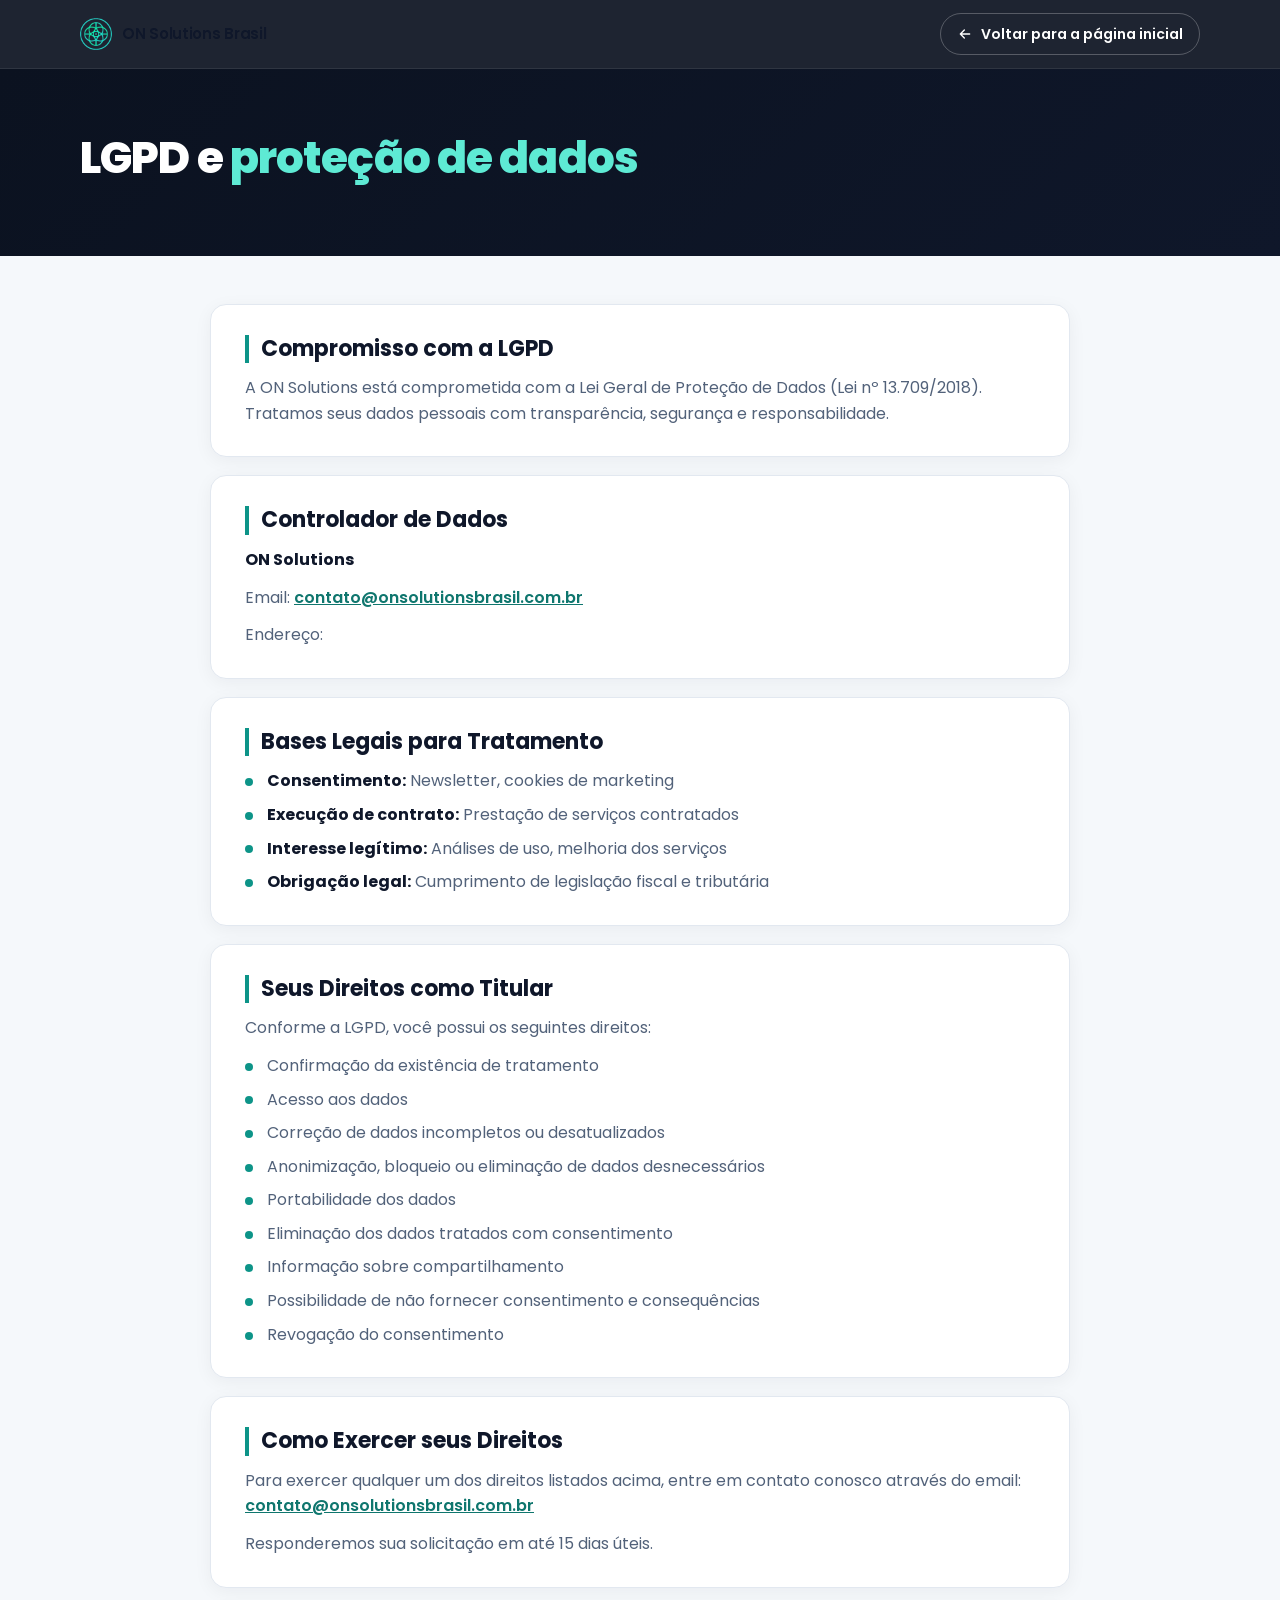
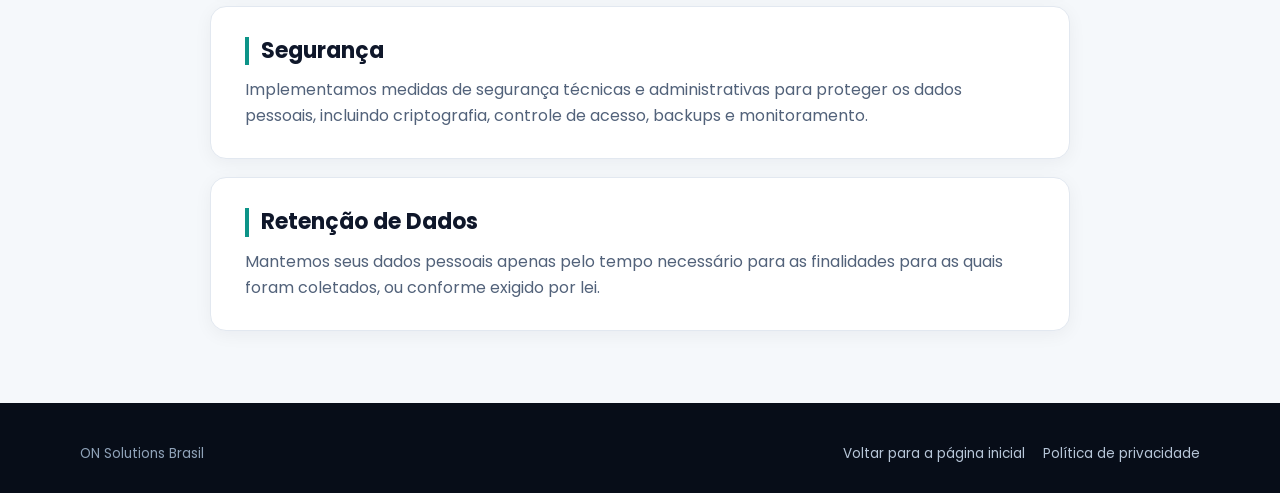
==== lgpd.html @ 24ddbee1 "feat(legal): add LGPD and privacy policy pages with legal styling - Add legal.css with comprehensive" ====
<!DOCTYPE html>
<html lang="pt-BR">
<head>
<meta charset="UTF-8">
<meta name="viewport" content="width=device-width, initial-scale=1, viewport-fit=cover">
<meta name="theme-color" content="#0B1220">
<title>LGPD e Proteção de Dados | ON Solutions Brasil</title>
<meta name="robots" content="noindex,follow">
<link rel="icon" type="image/png" sizes="any" href="assets/img/favicon.png">
<link rel="apple-touch-icon" href="assets/img/favicon.png">
<link rel="preconnect" href="https://fonts.googleapis.com">
<link rel="preconnect" href="https://fonts.gstatic.com" crossorigin>
<link href="https://fonts.googleapis.com/css2?family=Poppins:wght@400;500;600;700;800&display=swap" rel="stylesheet">
<link rel="stylesheet" href="css/styles.css">
<link rel="stylesheet" href="css/legal.css">
</head>
<body class="l2">
<header class="top legal-top"><div class="w top-in">
  <a class="brand brand-link" href="index.html"><img src="assets/img/logo-onsolutions.png" alt="ON Solutions Brasil" width="32" height="32"><span>ON Solutions<span class="br"> Brasil</span></span></a>
  <a class="back-link" href="index.html"><svg viewBox="0 0 24 24" aria-hidden="true"><path d="M19 12H5M11 6l-6 6 6 6"/></svg>Voltar para a página inicial</a>
</div></header>

<section class="legal-hero"><div class="w">
  <h1>LGPD e <span>proteção de dados</span></h1>
</div></section>

<main class="legal-main"><div class="w legal-wrap">

  <section class="legal-card">
    <h2>Compromisso com a LGPD</h2>
    <p>A ON Solutions está comprometida com a Lei Geral de Proteção de Dados (Lei nº 13.709/2018). Tratamos seus dados pessoais com transparência, segurança e responsabilidade.</p>
  </section>

  <section class="legal-card">
    <h2>Controlador de Dados</h2>
    <p><strong>ON Solutions</strong></p>
    <p>Email: <a href="mailto:contato@onsolutionsbrasil.com.br">contato@onsolutionsbrasil.com.br</a></p>
    <p>Endereço:</p>
  </section>

  <section class="legal-card">
    <h2>Bases Legais para Tratamento</h2>
    <ul>
      <li><strong>Consentimento:</strong> Newsletter, cookies de marketing</li>
      <li><strong>Execução de contrato:</strong> Prestação de serviços contratados</li>
      <li><strong>Interesse legítimo:</strong> Análises de uso, melhoria dos serviços</li>
      <li><strong>Obrigação legal:</strong> Cumprimento de legislação fiscal e tributária</li>
    </ul>
  </section>

  <section class="legal-card">
    <h2>Seus Direitos como Titular</h2>
    <p>Conforme a LGPD, você possui os seguintes direitos:</p>
    <ul>
      <li>Confirmação da existência de tratamento</li>
      <li>Acesso aos dados</li>
      <li>Correção de dados incompletos ou desatualizados</li>
      <li>Anonimização, bloqueio ou eliminação de dados desnecessários</li>
      <li>Portabilidade dos dados</li>
      <li>Eliminação dos dados tratados com consentimento</li>
      <li>Informação sobre compartilhamento</li>
      <li>Possibilidade de não fornecer consentimento e consequências</li>
      <li>Revogação do consentimento</li>
    </ul>
  </section>

  <section class="legal-card">
    <h2>Como Exercer seus Direitos</h2>
    <p>Para exercer qualquer um dos direitos listados acima, entre em contato conosco através do email: <a href="mailto:contato@onsolutionsbrasil.com.br">contato@onsolutionsbrasil.com.br</a></p>
    <p>Responderemos sua solicitação em até 15 dias úteis.</p>
  </section>

  <section class="legal-card">
    <h2>Segurança</h2>
    <p>Implementamos medidas de segurança técnicas e administrativas para proteger os dados pessoais, incluindo criptografia, controle de acesso, backups e monitoramento.</p>
  </section>

  <section class="legal-card">
    <h2>Retenção de Dados</h2>
    <p>Mantemos seus dados pessoais apenas pelo tempo necessário para as finalidades para as quais foram coletados, ou conforme exigido por lei.</p>
  </section>

</div></main>

<footer class="foot legal-foot"><div class="w foot-in">
  <div>ON Solutions Brasil</div>
  <div class="lk"><a href="index.html">Voltar para a página inicial</a><a href="politica-de-privacidade.html">Política de privacidade</a></div>
</div></footer>
</body>
</html>
---- css/styles.css ----
/* =========================================================================
   ON Solutions Brasil — LP09 Inteligência Artificial para Empresas
   Folha de estilos extraída da referência, preservando a identidade visual.
   ========================================================================= */

/* ---- Variáveis de identidade visual ---- */
:root {
  --ink: #0B1220;
  --navy: #0F172A;
  --bg: #F5F8FB;
  --line: #E2E8F0;
  --text: #0F172A;
  --soft: #52627A;
  --mint: #5EEAD4;
  --teal: #0D9488;
  --tealD: #0F766E;
  --wa: #25D366;
  --waD: #1EBE5B;
  --font: "Poppins", "Segoe UI", system-ui, -apple-system, sans-serif;
}

/* ---- Reset e base ---- */
*,
*::before,
*::after {
  box-sizing: border-box;
}

html {
  scroll-behavior: smooth;
  -webkit-text-size-adjust: 100%;
}

body {
  margin: 0;
  font-family: var(--font);
  color: var(--text);
  background: var(--bg);
  line-height: 1.55;
  font-size: 16px;
  -webkit-font-smoothing: antialiased;
  overflow-x: hidden;
}

h1,
h2,
h3,
p,
ul {
  margin: 0;
}

ul {
  padding: 0;
  list-style: none;
}

a {
  color: inherit;
}

img {
  display: block;
  max-width: 100%;
}

.w {
  width: min(1120px, 100% - 32px);
  margin-inline: auto;
}

:focus-visible {
  outline: 3px solid var(--teal);
  outline-offset: 3px;
  border-radius: 10px;
}

.top :focus-visible,
.hero :focus-visible,
.proof :focus-visible,
.final :focus-visible,
.sticky :focus-visible {
  outline-color: var(--mint);
}

/* ---- Header ---- */
.top {
  position: sticky;
  top: 0;
  z-index: 50;
  background: rgba(11, 18, 32, .92);
  backdrop-filter: blur(12px);
  -webkit-backdrop-filter: blur(12px);
  border-bottom: 1px solid rgba(255, 255, 255, .08);
}

.top-in {
  display: flex;
  align-items: center;
  justify-content: space-between;
  height: 60px;
  gap: 12px;
}

.brand {
  display: flex;
  align-items: center;
  gap: 10px;
  color: #fff;
  font-weight: 600;
  font-size: 15px;
  letter-spacing: -.02em;
  white-space: nowrap;
}

.brand img {
  width: 32px;
  height: 32px;
}

.top-r {
  display: flex;
  align-items: center;
  gap: 18px;
}

.top-phone {
  display: none;
  color: #CBD5E1;
  font-weight: 500;
  font-size: 15px;
  text-decoration: none;
}

.top-phone:hover {
  color: var(--mint);
}

.top-btn {
  display: inline-flex;
  align-items: center;
  gap: 8px;
  background: var(--wa);
  color: #06240F;
  font-weight: 700;
  font-size: 14px;
  padding: 10px 16px;
  border-radius: 999px;
  text-decoration: none;
  white-space: nowrap;
}

.top-btn svg {
  width: 18px;
  height: 18px;
  fill: currentColor;
}

@media (max-width: 400px) {
  .brand .br {
    display: none;
  }
}

/* ---- Hero ---- */
.hero {
  background: radial-gradient(90% 70% at 100% 0%, rgba(94, 234, 212, .22), transparent 60%),
    radial-gradient(80% 60% at 0% 100%, rgba(13, 148, 136, .32), transparent 62%),
    linear-gradient(165deg, #0B1220 0%, #0F2D3A 62%, #134E4A 100%);
  color: #fff;
  padding: 26px 0 44px;
}

.hero-grid {
  display: grid;
  gap: 26px;
}

.badge {
  display: inline-flex;
  align-items: center;
  gap: 8px;
  font-size: 13px;
  font-weight: 600;
  color: var(--mint);
  background: rgba(94, 234, 212, .10);
  border: 1px solid rgba(94, 234, 212, .30);
  padding: 6px 12px;
  border-radius: 999px;
}

.badge i {
  width: 8px;
  height: 8px;
  border-radius: 50%;
  background: var(--mint);
  animation: ping 2s infinite;
}

@keyframes ping {
  0% {
    box-shadow: 0 0 0 0 rgba(94, 234, 212, .6);
  }

  70%,
  100% {
    box-shadow: 0 0 0 10px rgba(94, 234, 212, 0);
  }
}

.h {
  font-size: clamp(29px, 8.4vw, 54px);
  line-height: 1.05;
  font-weight: 800;
  letter-spacing: -.04em;
  margin-top: 16px;
}

.h mark {
  background: none;
  color: var(--mint);
}

.sub {
  margin-top: 14px;
  font-size: clamp(17px, 4.5vw, 20px);
  line-height: 1.45;
  color: #CBD7E4;
  max-width: 560px;
}

.points {
  display: none;
}

.cta {
  position: relative;
  display: flex;
  align-items: center;
  justify-content: center;
  gap: 12px;
  width: 100%;
  min-height: 62px;
  padding: 16px 22px;
  border-radius: 18px;
  background: var(--wa);
  color: #06240F;
  font-family: inherit;
  font-weight: 700;
  font-size: 18px;
  line-height: 1.2;
  text-decoration: none;
  text-align: center;
  box-shadow: 0 14px 34px -10px rgba(37, 211, 102, .65), inset 0 -3px 0 rgba(0, 0, 0, .12);
  overflow: hidden;
  transition: transform .15s, background .15s;
  -webkit-tap-highlight-color: transparent;
}

.cta:hover {
  background: var(--waD);
}

.cta:active {
  transform: translateY(1px) scale(.99);
}

.cta svg {
  width: 26px;
  height: 26px;
  flex: none;
  fill: currentColor;
}

.cta .arr {
  width: 22px;
  height: 22px;
  fill: none;
  stroke: currentColor;
  stroke-width: 2.6;
  stroke-linecap: round;
  stroke-linejoin: round;
}

.cta::after {
  content: "";
  position: absolute;
  inset: 0;
  background: linear-gradient(110deg, transparent 30%, rgba(255, 255, 255, .45) 50%, transparent 70%);
  transform: translateX(-120%);
  animation: shine 3.4s ease-in-out infinite;
  pointer-events: none;
}

@keyframes shine {

  0%,
  55% {
    transform: translateX(-120%);
  }

  100% {
    transform: translateX(120%);
  }
}

.trust {
  display: flex;
  flex-wrap: wrap;
  gap: 8px 16px;
  margin-top: 16px;
  font-size: 13.5px;
  color: #B7C6D8;
}

.trust span {
  display: inline-flex;
  align-items: center;
  gap: 7px;
}

.trust span::before,
.points li::before,
.offer li::before {
  content: "";
  flex: none;
  width: 16px;
  height: 16px;
  border-radius: 50%;
  background: var(--mint) url("data:image/svg+xml,%3Csvg xmlns='http://www.w3.org/2000/svg' viewBox='0 0 24 24' fill='none' stroke='%230B1220' stroke-width='4' stroke-linecap='round' stroke-linejoin='round'%3E%3Cpath d='M5 12.5l4.5 4.5L19 7.5'/%3E%3C/svg%3E") center/10px no-repeat;
}

.chat {
  display: block;
  text-decoration: none;
  color: #fff;
  background: rgba(255, 255, 255, .06);
  border: 1px solid rgba(255, 255, 255, .14);
  border-radius: 24px;
  padding: 14px;
  backdrop-filter: blur(8px);
  -webkit-backdrop-filter: blur(8px);
}

.chat-head {
  display: flex;
  align-items: center;
  gap: 10px;
  padding: 4px 6px 12px;
  border-bottom: 1px solid rgba(255, 255, 255, .10);
}

.chat-head img {
  width: 38px;
  height: 38px;
  border-radius: 50%;
  background: #0B1220;
  padding: 4px;
}

.chat-head b {
  display: block;
  font-size: 15px;
  line-height: 1.2;
}

.chat-head small {
  font-size: 12px;
  color: #9FB2C7;
}

.chat-body {
  padding: 16px 4px 4px;
  display: flex;
  flex-direction: column;
  gap: 12px;
}

.bubble {
  align-self: flex-end;
  max-width: 92%;
  background: #005C4B;
  color: #E9FFF7;
  border-radius: 16px 16px 4px 16px;
  padding: 12px 14px;
  font-size: 15px;
  line-height: 1.45;
  box-shadow: 0 8px 18px -10px rgba(0, 0, 0, .6);
}

.chat-hint {
  font-size: 12.5px;
  color: #9FB2C7;
  text-align: center;
}

/* ---- Seções genéricas ---- */
.sec {
  padding: 52px 0;
}

.sec-w {
  background: #fff;
}

.eyebrow {
  font-size: 13px;
  font-weight: 700;
  color: var(--tealD);
  letter-spacing: .02em;
}

.t2 {
  font-size: clamp(26px, 6.8vw, 40px);
  line-height: 1.1;
  font-weight: 800;
  letter-spacing: -.035em;
  margin-top: 8px;
}

.lead2 {
  margin-top: 12px;
  color: var(--soft);
  font-size: 16.5px;
  max-width: 620px;
}

/* ---- Dores / seleção de desafios ---- */
.pains {
  display: grid;
  gap: 12px;
  margin-top: 24px;
}

.pain {
  display: flex;
  align-items: center;
  gap: 14px;
  width: 100%;
  min-height: 68px;
  padding: 14px 16px;
  border-radius: 18px;
  background: #fff;
  border: 1.5px solid var(--line);
  font-family: inherit;
  font-weight: 600;
  font-size: 17px;
  line-height: 1.3;
  letter-spacing: -.01em;
  color: inherit;
  text-align: left;
  cursor: pointer;
  transition: border-color .15s, background .15s, transform .15s;
  -webkit-tap-highlight-color: transparent;
}

.pain:hover {
  border-color: #9DDBB8;
}

.pain:active {
  transform: scale(.99);
}

.pain .qt {
  flex: 1;
}

.pain .ck {
  flex: none;
  width: 30px;
  height: 30px;
  border-radius: 50%;
  border: 2px solid #C5D0DD;
  display: grid;
  place-items: center;
  transition: background .15s, border-color .15s;
}

.pain .ck svg {
  width: 16px;
  height: 16px;
  fill: none;
  stroke: #fff;
  stroke-width: 3.4;
  stroke-linecap: round;
  stroke-linejoin: round;
  opacity: 0;
}

.pain[aria-pressed=true] {
  border-color: var(--wa);
  background: #F0FFF6;
}

.pain[aria-pressed=true] .ck {
  background: var(--wa);
  border-color: var(--wa);
}

.pain[aria-pressed=true] .ck svg {
  opacity: 1;
}

.pains-hint {
  margin-top: 14px;
  font-size: 14px;
  color: var(--soft);
  text-align: center;
  min-height: 21px;
}

/* ---- Benefícios ---- */
.bens {
  display: grid;
  gap: 14px;
  margin-top: 26px;
}

.ben {
  background: var(--bg);
  border: 1px solid var(--line);
  border-radius: 20px;
  padding: 20px;
}

.bi {
  width: 46px;
  height: 46px;
  border-radius: 14px;
  background: linear-gradient(135deg, #0F2D3A, #134E4A);
  display: grid;
  place-items: center;
  margin-bottom: 14px;
}

.bi svg {
  width: 24px;
  height: 24px;
  stroke: var(--mint);
  fill: none;
  stroke-width: 2;
  stroke-linecap: round;
  stroke-linejoin: round;
}

.ben h3 {
  font-size: 18px;
  font-weight: 700;
  letter-spacing: -.02em;
  line-height: 1.25;
}

.ben p {
  margin-top: 6px;
  color: var(--soft);
  font-size: 15px;
}

/* ---- Prova social / indicadores ---- */
.proof {
  background: #0B1220;
  color: #fff;
}

.proof .eyebrow {
  color: var(--mint);
}

.stats {
  display: grid;
  grid-template-columns: 1fr 1fr;
  gap: 12px;
  margin-top: 22px;
}

.stat {
  background: rgba(255, 255, 255, .06);
  border: 1px solid rgba(255, 255, 255, .12);
  border-radius: 18px;
  padding: 16px;
}

.stat b {
  display: block;
  font-size: 34px;
  font-weight: 800;
  letter-spacing: -.04em;
  line-height: 1;
  color: var(--mint);
}

.stat span {
  display: block;
  margin-top: 6px;
  font-size: 13px;
  color: #B7C6D8;
}

.stat.wide {
  grid-column: 1/-1;
}

.stat.wide b {
  font-size: 26px;
}

/* ---- Carrossel de clientes ---- */
.marq {
  margin-top: 22px;
  overflow-x: auto;
  scrollbar-width: none;
  -webkit-mask-image: linear-gradient(90deg, transparent, #000 8%, #000 92%, transparent);
  mask-image: linear-gradient(90deg, transparent, #000 8%, #000 92%, transparent);
}

.marq::-webkit-scrollbar {
  display: none;
}

.marq.is-looping {
  overflow: hidden;
}

.track {
  display: flex;
  width: max-content;
}

.marq.is-looping .track {
  animation: mq var(--dur, 40s) linear infinite;
  will-change: transform;
}

.marq.is-looping.is-paused .track {
  animation-play-state: paused;
}

@keyframes mq {
  to {
    transform: translateX(-50%);
  }
}

.chip {
  flex: none;
  width: 168px;
  height: 64px;
  margin-right: 12px;
  background: #fff;
  border-radius: 14px;
  display: flex;
  align-items: center;
  justify-content: center;
  padding: 10px 16px;
}

.chip img {
  max-width: 136px;
  max-height: 42px;
  width: auto;
  height: auto;
  object-fit: contain;
}

.chip .wm {
  font-weight: 700;
  font-size: 19px;
  letter-spacing: -.03em;
  color: #0F172A;
}

/* ---- Como funciona ---- */
.steps2 {
  display: grid;
  gap: 12px;
  margin-top: 24px;
}

.st {
  display: flex;
  gap: 16px;
  align-items: flex-start;
  background: #fff;
  border: 1px solid var(--line);
  border-radius: 20px;
  padding: 18px;
}

.st .n {
  flex: none;
  width: 44px;
  height: 44px;
  border-radius: 14px;
  background: var(--navy);
  color: var(--mint);
  font-weight: 800;
  font-size: 20px;
  display: grid;
  place-items: center;
}

.st b {
  display: block;
  font-size: 17px;
  line-height: 1.3;
}

.st p {
  color: var(--soft);
  font-size: 15px;
  margin-top: 2px;
}

/* ---- Oferta / conversa gratuita ---- */
.offer {
  background: linear-gradient(160deg, #0F2D3A, #134E4A);
  border-radius: 26px;
  color: #fff;
  padding: 26px 22px;
}

.offer .t2 {
  margin-top: 6px;
}

.offer ul {
  display: grid;
  gap: 12px;
  margin: 18px 0 24px;
}

.offer li {
  display: flex;
  gap: 12px;
  align-items: flex-start;
  font-size: 16.5px;
  line-height: 1.4;
}

.offer li::before {
  margin-top: 2px;
  width: 20px;
  height: 20px;
  background-size: 12px;
}

/* ---- FAQ ---- */
#duvidas {
  text-align: center;
}

#duvidas .faq {
  text-align: left;
  margin-inline: auto;
}

.faq {
  display: grid;
  gap: 10px;
  margin-top: 22px;
}

details {
  background: #fff;
  border: 1px solid var(--line);
  border-radius: 16px;
}

summary {
  cursor: pointer;
  list-style: none;
  padding: 18px;
  font-weight: 600;
  font-size: 16.5px;
  display: flex;
  justify-content: space-between;
  gap: 12px;
  align-items: center;
  min-height: 58px;
  -webkit-tap-highlight-color: transparent;
}

summary::-webkit-details-marker {
  display: none;
}

summary::after {
  content: "+";
  font-size: 26px;
  line-height: 1;
  color: var(--tealD);
  flex: none;
}

details[open] summary::after {
  content: "–";
}

details p {
  padding: 0 18px 18px;
  color: var(--soft);
  font-size: 15.5px;
}

/* ---- CTA final ---- */
.final {
  background: radial-gradient(90% 80% at 50% 0%, rgba(94, 234, 212, .18), transparent 60%), #0B1220;
  color: #fff;
  text-align: center;
  padding: 58px 0 64px;
}

.final .h2 {
  font-size: clamp(28px, 7.4vw, 44px);
  font-weight: 800;
  letter-spacing: -.04em;
  line-height: 1.08;
}

.final p.lead3 {
  color: #C0CEDC;
  margin: 14px auto 26px;
  max-width: 520px;
  font-size: 16.5px;
}

.note {
  margin-top: 14px;
  font-size: 13.5px;
  color: #93A7BD;
}

/* ---- Footer ---- */
.foot {
  background: #070D18;
  color: #8FA2B8;
  padding: 28px 0 calc(28px + 84px);
  font-size: 13.5px;
}

.foot-in {
  display: grid;
  gap: 14px;
}

.foot a {
  color: #B7C6D8;
  text-decoration: none;
}

.foot a:hover {
  text-decoration: underline;
}

.foot .lk {
  display: flex;
  flex-wrap: wrap;
  gap: 6px 18px;
}

/* ---- Botão fixo (sticky) ---- */
.sticky {
  position: fixed;
  left: 0;
  right: 0;
  bottom: 0;
  z-index: 60;
  padding: 10px 14px calc(10px + env(safe-area-inset-bottom));
  background: rgba(11, 18, 32, .94);
  backdrop-filter: blur(12px);
  -webkit-backdrop-filter: blur(12px);
  border-top: 1px solid rgba(255, 255, 255, .10);
  animation: up .5s .5s both;
}

@keyframes up {
  from {
    transform: translateY(110%);
  }

  to {
    transform: none;
  }
}

.sticky .cta {
  min-height: 58px;
  font-size: 17px;
  max-width: 520px;
  margin-inline: auto;
  box-shadow: 0 10px 26px -10px rgba(37, 211, 102, .6), inset 0 -3px 0 rgba(0, 0, 0, .12);
}

/* ---- Índice auxiliar (presente na referência) ---- */
.idx {
  display: grid;
  gap: 12px;
  margin-top: 22px;
}

.idx a {
  display: block;
  background: #fff;
  border: 1px solid var(--line);
  border-radius: 16px;
  padding: 16px;
  text-decoration: none;
}

.idx b {
  display: block;
  font-size: 17px;
}

.idx span {
  display: block;
  color: var(--soft);
  font-size: 14.5px;
  margin-top: 2px;
}

.idx code {
  display: block;
  margin-top: 8px;
  font-size: 12.5px;
  background: var(--bg);
  padding: 6px 8px;
  border-radius: 8px;
  word-break: break-all;
  color: #334155;
}

/* ===================== RESPONSIVIDADE / BREAKPOINTS ===================== */

@media (max-width: 430px) {
  .cta .arr {
    display: none;
  }

  .cta {
    padding: 16px 16px;
    font-size: 17px;
    gap: 10px;
  }
}

@media (max-width: 380px) {

  .cta,
  .sticky .cta {
    font-size: 16px;
    gap: 10px;
    padding: 14px 14px;
  }
}

@media (max-width: 340px) {

  .cta,
  .sticky .cta {
    font-size: 14.5px;
    gap: 8px;
    padding: 14px 10px;
  }

  .cta svg {
    width: 22px;
    height: 22px;
  }
}

@media (min-width: 860px) {
  .top-in {
    height: 68px;
  }

  .top-phone {
    display: block;
  }

  .hero {
    padding: 64px 0 88px;
  }

  .hero-grid {
    grid-template-columns: 1.1fr .9fr;
    align-items: center;
    gap: 56px;
  }

  .points {
    display: grid;
    gap: 10px;
    margin-top: 20px;
    font-size: 16.5px;
    color: #E2E8F0;
  }

  .points li {
    display: flex;
    gap: 10px;
    align-items: center;
  }

  .sec {
    padding: 84px 0;
  }

  .pains {
    grid-template-columns: 1fr 1fr;
  }

  .bens {
    grid-template-columns: repeat(4, 1fr);
  }

  .steps2 {
    grid-template-columns: repeat(3, 1fr);
  }

  .stats {
    grid-template-columns: repeat(3, 1fr);
  }

  .stat.wide {
    grid-column: auto;
  }

  .offer {
    padding: 44px 48px;
    display: grid;
    grid-template-columns: 1.2fr 1fr;
    gap: 32px;
    align-items: center;
  }

  .offer ul {
    margin: 0;
  }

  .foot-in {
    grid-template-columns: 1fr auto;
    align-items: center;
  }

  .faq {
    max-width: 820px;
  }
}

/* ---- Ajustes complementares (segunda camada da referência) ---- */
.w {
  width: min(1120px, 100% - 40px);
}

body {
  line-height: 1.6;
}

.top {
  transition: transform .3s ease;
}

.top.hide {
  transform: translateY(-100%);
}

.hero {
  padding: 40px 0 64px;
}

.hero-grid {
  gap: 40px;
}

.h {
  margin-top: 22px;
  line-height: 1.08;
}

.badge {
  padding: 7px 14px;
}

.sub {
  margin-top: 22px;
  line-height: 1.6;
}

.trust {
  margin-top: 30px;
  gap: 12px 20px;
}

.chat {
  padding: 20px;
  border-radius: 28px;
}

.chat-head {
  padding: 4px 6px 16px;
}

.chat-body {
  padding: 22px 4px 6px;
  gap: 16px;
}

.bubble {
  padding: 15px 17px;
}

.sec {
  padding: 76px 0;
}

.t2 {
  margin-top: 14px;
  line-height: 1.14;
}

.lead2 {
  margin-top: 18px;
  line-height: 1.65;
  max-width: 600px;
}

.pains {
  margin-top: 36px;
  gap: 16px;
}

.pain {
  min-height: 80px;
  padding: 18px 20px;
  line-height: 1.4;
}

.pains-hint {
  margin-top: 22px;
}

.bens {
  margin-top: 40px;
  gap: 20px;
}

.ben {
  padding: 28px 26px;
  border-radius: 22px;
}

.bi {
  margin-bottom: 20px;
}

.ben p {
  margin-top: 10px;
  line-height: 1.6;
}

.stats {
  margin-top: 34px;
  gap: 16px;
}

.stat {
  padding: 22px;
}

.marq {
  margin-top: 36px;
}

.chip {
  width: 176px;
  height: 70px;
  margin-right: 16px;
}

.steps2 {
  margin-top: 34px;
  gap: 16px;
}

.st {
  padding: 24px 22px;
  gap: 18px;
  border-radius: 22px;
}

.st p {
  margin-top: 6px;
  line-height: 1.6;
}

.offer {
  padding: 34px 26px;
  border-radius: 28px;
}

.offer .t2 {
  margin-top: 10px;
}

.offer ul {
  gap: 16px;
  margin: 24px 0 0;
}

.faq {
  margin-top: 34px;
  gap: 14px;
}

summary {
  padding: 22px;
}

details p {
  padding: 0 22px 22px;
  line-height: 1.7;
}

.final {
  padding: 84px 0 92px;
}

.final p.lead3 {
  margin: 20px auto 0;
  line-height: 1.65;
}

.note {
  margin-top: 18px;
}

.foot {
  padding-top: 40px;
}

.idx {
  gap: 18px;
  margin-top: 32px;
}

.idx a {
  padding: 22px;
}

@media (max-width: 380px) {
  .w {
    width: min(1120px, 100% - 32px);
  }
}

@media (min-width: 860px) {
  .w {
    width: min(1120px, 100% - 64px);
  }

  .hero {
    padding: 96px 0 120px;
  }

  .hero-grid {
    gap: 80px;
  }

  .sec {
    padding: 120px 0;
  }

  .lead2 {
    font-size: 17.5px;
  }

  .pains {
    gap: 20px;
  }

  .bens {
    gap: 24px;
  }

  .steps2 {
    gap: 20px;
  }

  .offer {
    padding: 52px 56px;
    gap: 48px;
  }

  .final {
    padding: 112px 0 120px;
  }
}

/* ---- Preferência por movimento reduzido ---- */
@media (prefers-reduced-motion: reduce) {
  * {
    animation: none !important;
    transition: none !important;
  }

  html {
    scroll-behavior: auto;
  }
}
---- css/legal.css ----
/* Páginas legais (LGPD e Política de Privacidade). Usa as variáveis e o header/footer de styles.css */
.legal-top .top-in { min-height: 64px; }
.brand-link { text-decoration: none; color: inherit; }
.back-link {
  display: inline-flex;
  align-items: center;
  gap: 8px;
  color: #fff;
  text-decoration: none;
  font-weight: 600;
  font-size: 14px;
  padding: 9px 16px;
  border: 1px solid rgba(255, 255, 255, .25);
  border-radius: 999px;
  transition: background .2s, border-color .2s;
}
.back-link:hover { background: rgba(94, 234, 212, .12); border-color: var(--mint); }
.back-link svg { width: 16px; height: 16px; fill: none; stroke: currentColor; stroke-width: 2; stroke-linecap: round; stroke-linejoin: round; }

.legal-hero {
  background: linear-gradient(135deg, var(--ink), var(--navy));
  color: #fff;
  padding: 44px 0 52px;
}
.legal-hero h1 { font-size: clamp(28px, 6vw, 44px); line-height: 1.15; font-weight: 800; letter-spacing: -.02em; }
.legal-hero h1 span { color: var(--mint); }

.legal-main { padding: 32px 0 56px; }
.legal-wrap { display: grid; gap: 18px; }
.legal-card {
  background: #fff;
  border: 1px solid var(--line);
  border-radius: 16px;
  padding: 22px 20px;
  box-shadow: 0 4px 18px rgba(15, 23, 42, .05);
}
.legal-card h2 {
  font-size: clamp(18px, 4.5vw, 22px);
  line-height: 1.3;
  font-weight: 700;
  margin-bottom: 12px;
  padding-left: 12px;
  border-left: 4px solid var(--teal);
}
.legal-card p { color: var(--soft); margin-bottom: 12px; }
.legal-card p:last-child { margin-bottom: 0; }
.legal-card ul { display: grid; gap: 8px; margin: 0 0 12px; }
.legal-card ul:last-child { margin-bottom: 0; }
.legal-card li { position: relative; padding-left: 22px; color: var(--soft); }
.legal-card li::before {
  content: "";
  position: absolute;
  left: 0;
  top: .62em;
  width: 8px;
  height: 8px;
  border-radius: 50%;
  background: var(--teal);
}
.legal-card strong { color: var(--text); }
.legal-card a { color: var(--tealD); font-weight: 600; word-break: break-word; }
.legal-card a:hover { color: var(--teal); }

.legal-foot { padding-bottom: 28px; }

@media (min-width: 860px) {
  .legal-hero { padding: 64px 0 72px; }
  .legal-main { padding: 48px 0 72px; }
  .legal-card { padding: 30px 34px; }
  .legal-wrap { width: min(860px, 100% - 32px); }
}
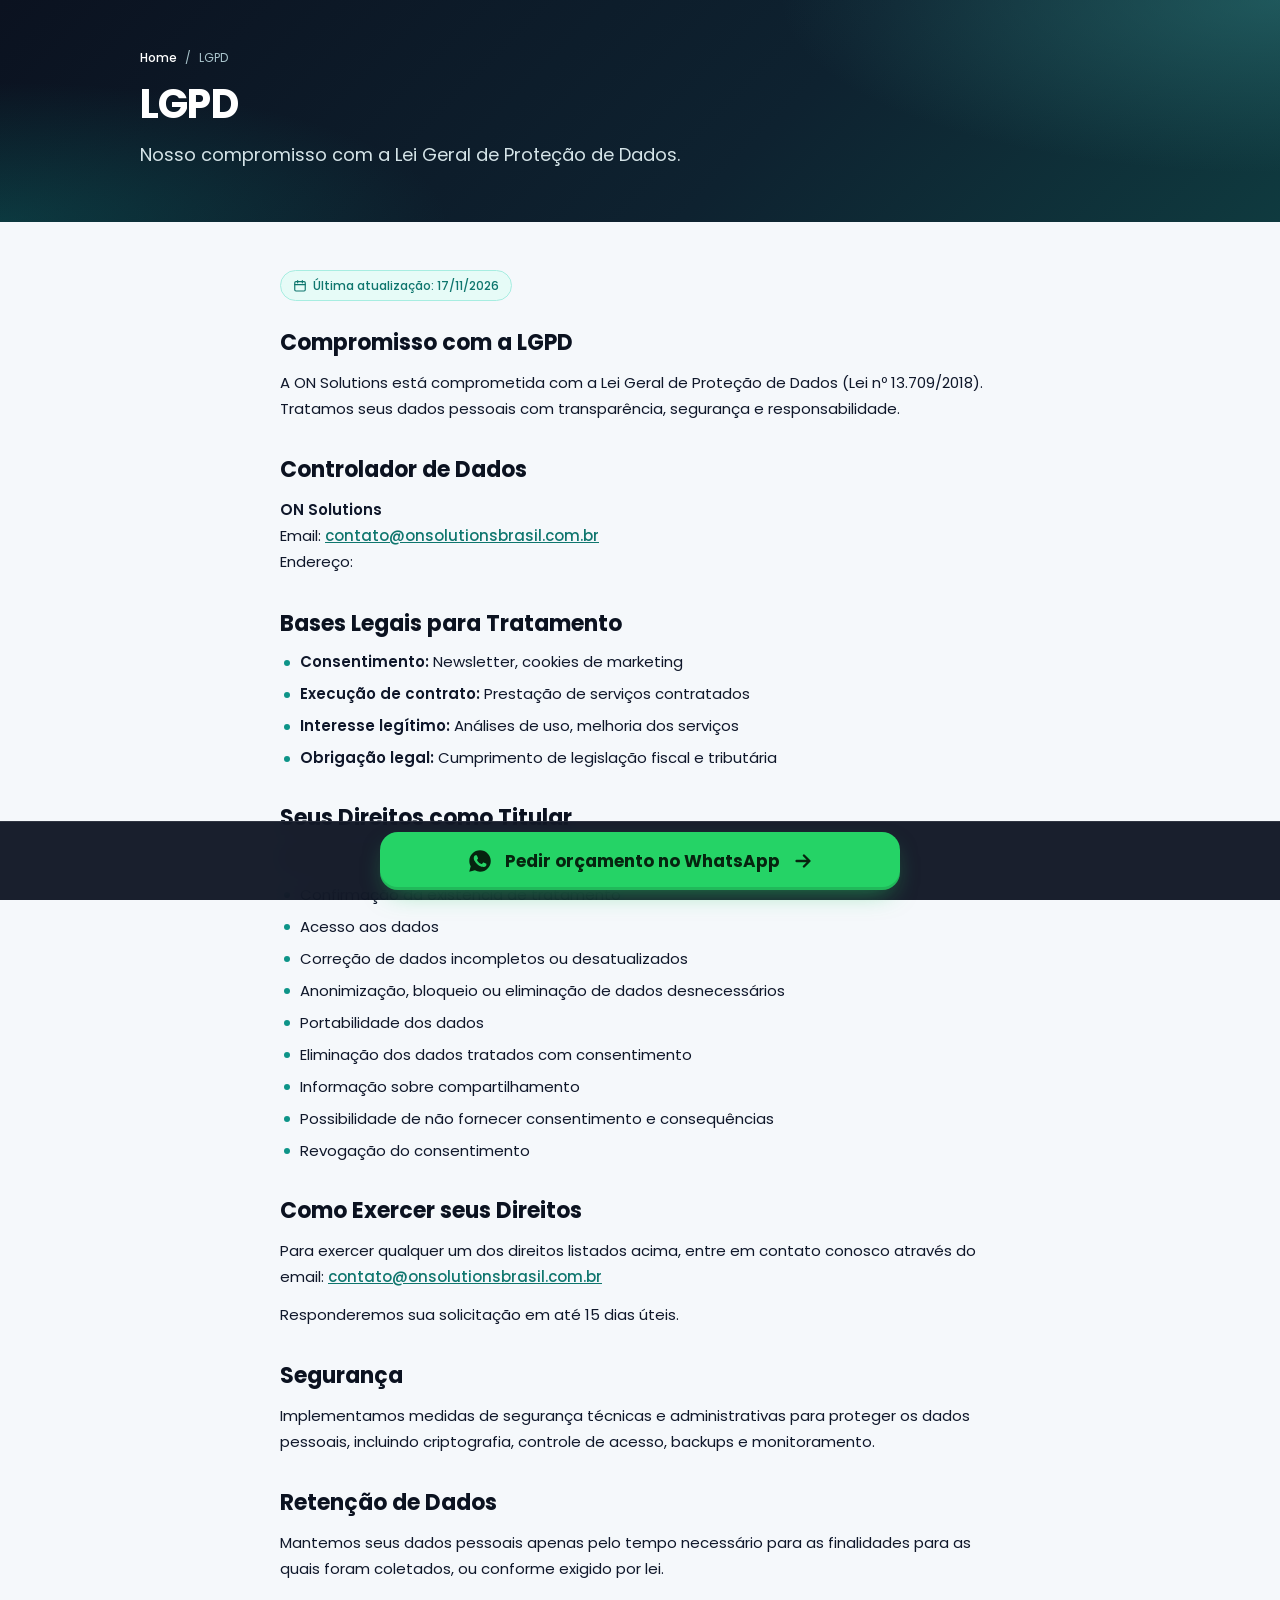
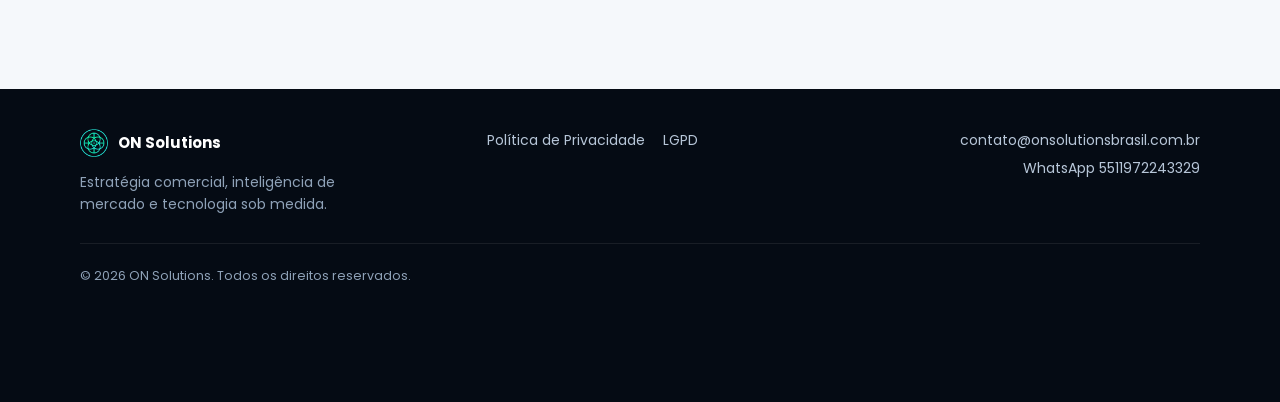
==== commit b0fe8eb4: "feat(legal): refactor legal pages styling and layout - Replace grid card layout with single-column c" ====
--- a/lgpd.html
+++ b/lgpd.html
@@ -4,7 +4,7 @@
 <meta charset="UTF-8">
 <meta name="viewport" content="width=device-width, initial-scale=1, viewport-fit=cover">
 <meta name="theme-color" content="#0B1220">
-<title>LGPD e Proteção de Dados | ON Solutions Brasil</title>
+<title>LGPD | ON Solutions Brasil</title>
 <meta name="robots" content="noindex,follow">
 <link rel="icon" type="image/png" sizes="any" href="assets/img/favicon.png">
 <link rel="apple-touch-icon" href="assets/img/favicon.png">
@@ -15,30 +15,26 @@
 <link rel="stylesheet" href="css/legal.css">
 </head>
 <body class="l2">
-<header class="top legal-top"><div class="w top-in">
-  <a class="brand brand-link" href="index.html"><img src="assets/img/logo-onsolutions.png" alt="ON Solutions Brasil" width="32" height="32"><span>ON Solutions<span class="br"> Brasil</span></span></a>
-  <a class="back-link" href="index.html"><svg viewBox="0 0 24 24" aria-hidden="true"><path d="M19 12H5M11 6l-6 6 6 6"/></svg>Voltar para a página inicial</a>
-</div></header>
-
-<section class="legal-hero"><div class="w">
-  <h1>LGPD e <span>proteção de dados</span></h1>
+<section class="legal-hero"><div class="legal-in">
+  <nav class="crumbs" aria-label="Breadcrumb"><a href="index.html">Home</a><span>/</span><span aria-current="page">LGPD</span></nav>
+  <h1>LGPD</h1>
+  <p>Nosso compromisso com a Lei Geral de Proteção de Dados.</p>
 </div></section>
 
-<main class="legal-main"><div class="w legal-wrap">
+<main class="legal-main"><div class="legal-wrap">
+  <p class="updated"><svg viewBox="0 0 24 24" aria-hidden="true"><rect x="3" y="4.5" width="18" height="16" rx="2"/><path d="M3 9.5h18M8 2.5v4M16 2.5v4"/></svg> Última atualização: 17/11/2026</p>
 
-  <section class="legal-card">
+  <section class="legal-sec">
     <h2>Compromisso com a LGPD</h2>
     <p>A ON Solutions está comprometida com a Lei Geral de Proteção de Dados (Lei nº 13.709/2018). Tratamos seus dados pessoais com transparência, segurança e responsabilidade.</p>
   </section>
 
-  <section class="legal-card">
+  <section class="legal-sec">
     <h2>Controlador de Dados</h2>
-    <p><strong>ON Solutions</strong></p>
-    <p>Email: <a href="mailto:contato@onsolutionsbrasil.com.br">contato@onsolutionsbrasil.com.br</a></p>
-    <p>Endereço:</p>
+    <p><strong>ON Solutions</strong><br>Email: <a href="mailto:contato@onsolutionsbrasil.com.br">contato@onsolutionsbrasil.com.br</a><br>Endereço:</p>
   </section>
 
-  <section class="legal-card">
+  <section class="legal-sec">
     <h2>Bases Legais para Tratamento</h2>
     <ul>
       <li><strong>Consentimento:</strong> Newsletter, cookies de marketing</li>
@@ -48,7 +44,7 @@
     </ul>
   </section>
 
-  <section class="legal-card">
+  <section class="legal-sec">
     <h2>Seus Direitos como Titular</h2>
     <p>Conforme a LGPD, você possui os seguintes direitos:</p>
     <ul>
@@ -64,27 +60,42 @@
     </ul>
   </section>
 
-  <section class="legal-card">
+  <section class="legal-sec">
     <h2>Como Exercer seus Direitos</h2>
     <p>Para exercer qualquer um dos direitos listados acima, entre em contato conosco através do email: <a href="mailto:contato@onsolutionsbrasil.com.br">contato@onsolutionsbrasil.com.br</a></p>
     <p>Responderemos sua solicitação em até 15 dias úteis.</p>
   </section>
 
-  <section class="legal-card">
+  <section class="legal-sec">
     <h2>Segurança</h2>
     <p>Implementamos medidas de segurança técnicas e administrativas para proteger os dados pessoais, incluindo criptografia, controle de acesso, backups e monitoramento.</p>
   </section>
 
-  <section class="legal-card">
+  <section class="legal-sec">
     <h2>Retenção de Dados</h2>
     <p>Mantemos seus dados pessoais apenas pelo tempo necessário para as finalidades para as quais foram coletados, ou conforme exigido por lei.</p>
   </section>
 
 </div></main>
 
-<footer class="foot legal-foot"><div class="w foot-in">
-  <div>ON Solutions Brasil</div>
-  <div class="lk"><a href="index.html">Voltar para a página inicial</a><a href="politica-de-privacidade.html">Política de privacidade</a></div>
+<footer class="lfoot"><div class="lfoot-in">
+  <div class="lfoot-top">
+    <div class="lfoot-brand">
+      <a class="lfoot-logo" href="index.html"><img src="assets/img/logo-onsolutions.png" alt="" width="28" height="28"><span>ON Solutions</span></a>
+      <p>Estratégia comercial, inteligência de mercado e tecnologia sob medida.</p>
+    </div>
+    <nav class="lfoot-links" aria-label="Links legais">
+      <a href="politica-de-privacidade.html">Política de Privacidade</a>
+      <a href="lgpd.html">LGPD</a>
+    </nav>
+    <div class="lfoot-contact">
+      <a href="mailto:contato@onsolutionsbrasil.com.br">contato@onsolutionsbrasil.com.br</a>
+      <a href="https://wa.me/5511972243329">WhatsApp 5511972243329</a>
+    </div>
+  </div>
+  <p class="lfoot-copy">© 2026 ON Solutions. Todos os direitos reservados.</p>
 </div></footer>
+<div class="sticky"><a class="cta" data-wa="Olá, vim do site e gostaria de saber mais sobre os serviços de Inteligência Artificial." data-pos="barra-fixa" data-wa-main href="#"><svg viewBox="0 0 24 24" aria-hidden="true"><path d="M12.04 2C6.58 2 2.13 6.45 2.13 11.91c0 1.75.46 3.45 1.32 4.95L2.05 22l5.25-1.38a9.9 9.9 0 0 0 4.74 1.21c5.46 0 9.91-4.45 9.91-9.91S17.5 2 12.04 2Zm5.8 14.1c-.25.69-1.45 1.32-2 1.37-.5.05-1.13.07-1.82-.11-.42-.13-.96-.31-1.65-.6-2.9-1.25-4.8-4.17-4.95-4.36-.14-.19-1.18-1.57-1.18-3s.75-2.13 1.02-2.42c.26-.29.57-.36.76-.36h.55c.18 0 .42-.07.65.5.25.58.83 2 .9 2.15.07.14.12.31.02.5-.09.19-.14.31-.28.48-.14.17-.3.37-.43.5-.14.14-.29.29-.12.58.17.29.74 1.22 1.59 1.97 1.09.97 2.01 1.27 2.3 1.41.29.14.46.12.63-.07.17-.19.72-.84.91-1.13.19-.29.38-.24.65-.14.26.1 1.67.79 1.96.93.29.14.48.22.55.34.07.12.07.7-.18 1.39Z"/></svg><span>Pedir orçamento no WhatsApp</span><svg class="arr" viewBox="0 0 24 24" aria-hidden="true"><path d="M5 12h14M13 6l6 6-6 6"/></svg></a></div>
+<script src="js/main.js"></script>
 </body>
 </html>
--- a/css/legal.css
+++ b/css/legal.css
@@ -1,71 +1,67 @@
-/* Páginas legais (LGPD e Política de Privacidade). Usa as variáveis e o header/footer de styles.css */
-.legal-top .top-in { min-height: 64px; }
-.brand-link { text-decoration: none; color: inherit; }
-.back-link {
+/* Páginas legais: hero escuro com breadcrumb e conteúdo em coluna única */
+.legal-hero {
+  background:
+    radial-gradient(60% 120% at 100% 0%, rgba(45, 120, 120, .55), transparent 65%),
+    radial-gradient(50% 90% at 0% 100%, rgba(13, 148, 136, .28), transparent 70%),
+    linear-gradient(135deg, #0B1220 0%, #0E2230 60%, #0F3A3F 100%);
+  color: #fff;
+  padding: 40px 0 44px;
+}
+.legal-in { width: min(1000px, 100% - 32px); margin-inline: auto; }
+.crumbs { display: flex; flex-wrap: wrap; gap: 8px; font-size: 12px; margin-bottom: 14px; color: #A9C4CC; }
+.crumbs a { color: #fff; text-decoration: none; font-weight: 500; }
+.crumbs a:hover { text-decoration: underline; }
+.legal-hero h1 { font-size: clamp(28px, 6vw, 40px); line-height: 1.15; font-weight: 700; letter-spacing: -.02em; margin-bottom: 14px; }
+.legal-hero p { font-size: clamp(15px, 3.6vw, 18px); color: #D5E4E8; }
+
+.legal-main { padding: 48px 0 72px; }
+.legal-wrap { width: min(720px, 100% - 32px); margin-inline: auto; }
+.updated {
   display: inline-flex;
   align-items: center;
-  gap: 8px;
-  color: #fff;
-  text-decoration: none;
-  font-weight: 600;
-  font-size: 14px;
-  padding: 9px 16px;
-  border: 1px solid rgba(255, 255, 255, .25);
+  gap: 6px;
+  font-size: 12px;
+  font-weight: 500;
+  color: var(--tealD);
+  background: #E6FBF7;
+  border: 1px solid #A7EDE1;
   border-radius: 999px;
-  transition: background .2s, border-color .2s;
+  padding: 5px 12px;
+  margin-bottom: 28px;
 }
-.back-link:hover { background: rgba(94, 234, 212, .12); border-color: var(--mint); }
-.back-link svg { width: 16px; height: 16px; fill: none; stroke: currentColor; stroke-width: 2; stroke-linecap: round; stroke-linejoin: round; }
+.updated svg { width: 14px; height: 14px; fill: none; stroke: currentColor; stroke-width: 2; stroke-linecap: round; stroke-linejoin: round; }
 
-.legal-hero {
-  background: linear-gradient(135deg, var(--ink), var(--navy));
-  color: #fff;
-  padding: 44px 0 52px;
-}
-.legal-hero h1 { font-size: clamp(28px, 6vw, 44px); line-height: 1.15; font-weight: 800; letter-spacing: -.02em; }
-.legal-hero h1 span { color: var(--mint); }
+.legal-sec { margin-bottom: 34px; }
+.legal-sec h2 { font-size: clamp(18px, 4.5vw, 22px); line-height: 1.3; font-weight: 700; color: var(--ink); margin-bottom: 12px; }
+.legal-sec h3 { font-size: 15px; font-weight: 700; color: var(--ink); margin: 18px 0 6px; }
+.legal-sec p { color: var(--text); font-size: 15px; line-height: 1.75; margin-bottom: 12px; }
+.legal-sec p:last-child { margin-bottom: 0; }
+.legal-sec ul { display: grid; gap: 8px; margin: 0 0 12px; }
+.legal-sec li { position: relative; padding-left: 20px; font-size: 15px; line-height: 1.6; color: var(--text); }
+.legal-sec li::before { content: ""; position: absolute; left: 4px; top: .62em; width: 6px; height: 6px; border-radius: 50%; background: var(--teal); }
+.legal-sec strong { font-weight: 600; }
+.legal-sec a { color: var(--tealD); font-weight: 500; word-break: break-word; }
+.legal-sec a:hover { color: var(--teal); }
 
-.legal-main { padding: 32px 0 56px; }
-.legal-wrap { display: grid; gap: 18px; }
-.legal-card {
-  background: #fff;
-  border: 1px solid var(--line);
-  border-radius: 16px;
-  padding: 22px 20px;
-  box-shadow: 0 4px 18px rgba(15, 23, 42, .05);
-}
-.legal-card h2 {
-  font-size: clamp(18px, 4.5vw, 22px);
-  line-height: 1.3;
-  font-weight: 700;
-  margin-bottom: 12px;
-  padding-left: 12px;
-  border-left: 4px solid var(--teal);
-}
-.legal-card p { color: var(--soft); margin-bottom: 12px; }
-.legal-card p:last-child { margin-bottom: 0; }
-.legal-card ul { display: grid; gap: 8px; margin: 0 0 12px; }
-.legal-card ul:last-child { margin-bottom: 0; }
-.legal-card li { position: relative; padding-left: 22px; color: var(--soft); }
-.legal-card li::before {
-  content: "";
-  position: absolute;
-  left: 0;
-  top: .62em;
-  width: 8px;
-  height: 8px;
-  border-radius: 50%;
-  background: var(--teal);
-}
-.legal-card strong { color: var(--text); }
-.legal-card a { color: var(--tealD); font-weight: 600; word-break: break-word; }
-.legal-card a:hover { color: var(--teal); }
-
-.legal-foot { padding-bottom: 28px; }
+.legal-foot { padding-bottom: calc(28px + 84px); }
 
 @media (min-width: 860px) {
-  .legal-hero { padding: 64px 0 72px; }
-  .legal-main { padding: 48px 0 72px; }
-  .legal-card { padding: 30px 34px; }
-  .legal-wrap { width: min(860px, 100% - 32px); }
+  .legal-hero { padding: 48px 0 52px; }
 }
+
+/* Rodapé das páginas legais */
+.lfoot { background: #050B14; color: #8FA2B8; padding: 40px 0 calc(32px + 84px); font-size: 14px; }
+.lfoot-in { width: min(1120px, 100% - 48px); margin-inline: auto; }
+.lfoot-top { display: grid; gap: 28px; padding-bottom: 28px; }
+.lfoot a { color: #B7C6D8; text-decoration: none; }
+.lfoot a:hover { color: #fff; text-decoration: underline; }
+.lfoot-logo { display: inline-flex; align-items: center; gap: 10px; color: #fff !important; font-weight: 700; font-size: 15px; margin-bottom: 14px; }
+.lfoot-brand p { max-width: 280px; line-height: 1.6; }
+.lfoot-links { display: flex; flex-wrap: wrap; gap: 10px 18px; align-content: flex-start; }
+.lfoot-contact { display: grid; gap: 6px; align-content: flex-start; }
+.lfoot-copy { border-top: 1px solid rgba(255, 255, 255, .08); padding-top: 22px; font-size: 12.5px; }
+@media (min-width: 860px) {
+  .lfoot-top { grid-template-columns: 1.1fr 1.3fr auto; gap: 40px; }
+  .lfoot-links { max-width: 340px; }
+  .lfoot-contact { text-align: right; justify-items: end; }
+}
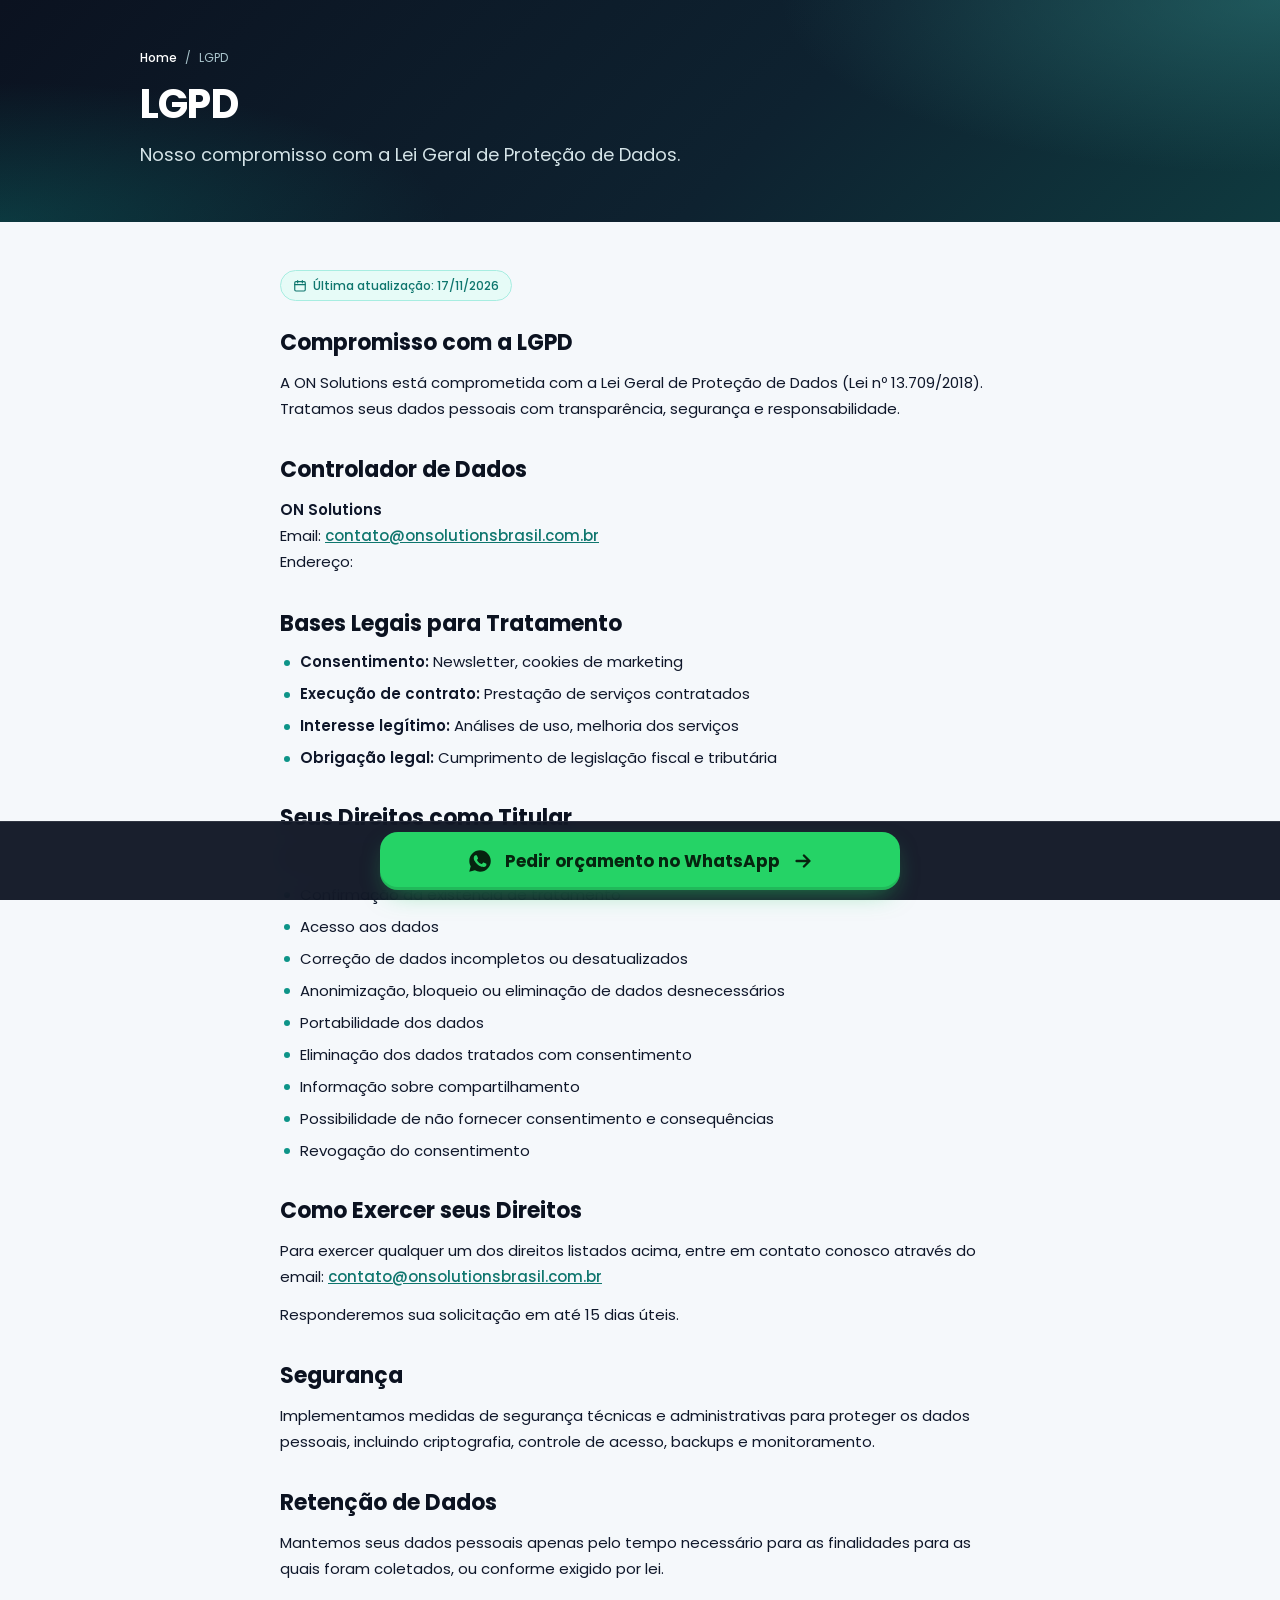
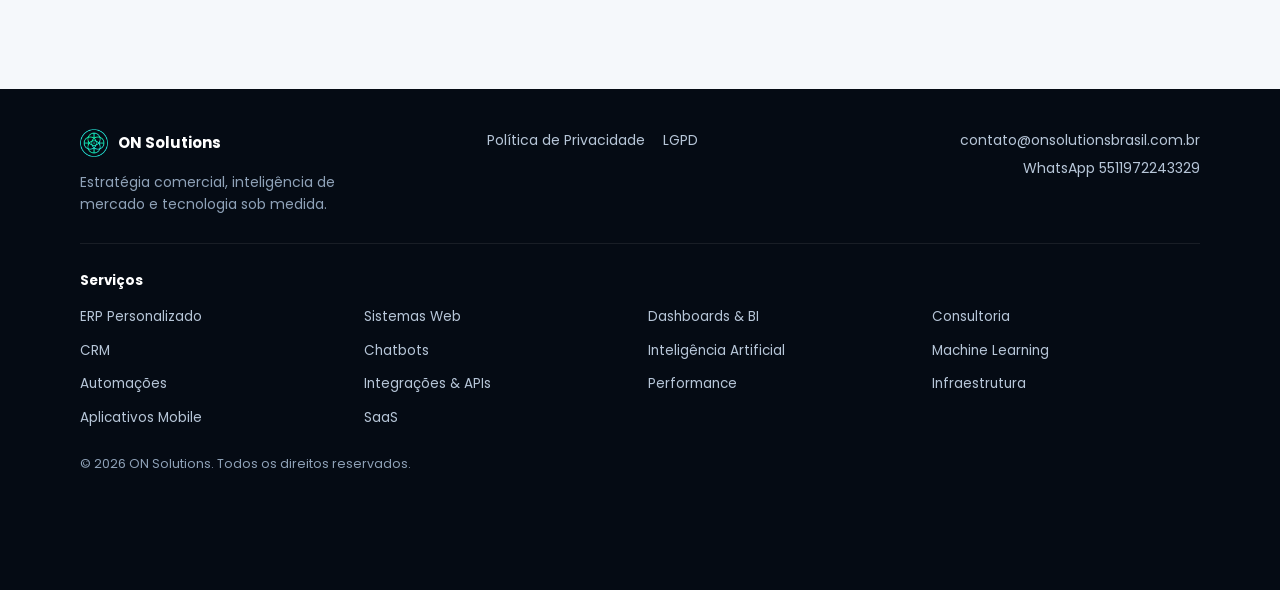
==== commit 5436b91e: "feat(footer): add services section to footer across all pages - Add new services section with 14 ser" ====
--- a/lgpd.html
+++ b/lgpd.html
@@ -12,7 +12,8 @@
 <link rel="preconnect" href="https://fonts.gstatic.com" crossorigin>
 <link href="https://fonts.googleapis.com/css2?family=Poppins:wght@400;500;600;700;800&display=swap" rel="stylesheet">
 <link rel="stylesheet" href="css/styles.css">
-<link rel="stylesheet" href="css/legal.css">
+<link rel="stylesheet" href="css/legal.css?v=4">
+<link rel="stylesheet" href="css/footer.css?v=2">
 </head>
 <body class="l2">
 <section class="legal-hero"><div class="legal-in">
@@ -22,7 +23,7 @@
 </div></section>
 
 <main class="legal-main"><div class="legal-wrap">
-  <p class="updated"><svg viewBox="0 0 24 24" aria-hidden="true"><rect x="3" y="4.5" width="18" height="16" rx="2"/><path d="M3 9.5h18M8 2.5v4M16 2.5v4"/></svg> Última atualização: 17/11/2026</p>
+  <p class="updated"><svg width="14" height="14" viewBox="0 0 24 24" aria-hidden="true"><rect x="3" y="4.5" width="18" height="16" rx="2"/><path d="M3 9.5h18M8 2.5v4M16 2.5v4"/></svg> Última atualização: 17/11/2026</p>
 
   <section class="legal-sec">
     <h2>Compromisso com a LGPD</h2>
@@ -93,6 +94,25 @@
       <a href="https://wa.me/5511972243329">WhatsApp 5511972243329</a>
     </div>
   </div>
+  <div class="lfoot-services">
+    <h2>Serviços</h2>
+    <ul>
+      <li><span>ERP Personalizado</span></li>
+      <li><span>Sistemas Web</span></li>
+      <li><span>Dashboards &amp; BI</span></li>
+      <li><span>Consultoria</span></li>
+      <li><span>CRM</span></li>
+      <li><span>Chatbots</span></li>
+      <li><a href="index.html">Inteligência Artificial</a></li>
+      <li><span>Machine Learning</span></li>
+      <li><span>Automações</span></li>
+      <li><span>Integrações &amp; APIs</span></li>
+      <li><span>Performance</span></li>
+      <li><span>Infraestrutura</span></li>
+      <li><span>Aplicativos Mobile</span></li>
+      <li><span>SaaS</span></li>
+    </ul>
+  </div>
   <p class="lfoot-copy">© 2026 ON Solutions. Todos os direitos reservados.</p>
 </div></footer>
 <div class="sticky"><a class="cta" data-wa="Olá, vim do site e gostaria de saber mais sobre os serviços de Inteligência Artificial." data-pos="barra-fixa" data-wa-main href="#"><svg viewBox="0 0 24 24" aria-hidden="true"><path d="M12.04 2C6.58 2 2.13 6.45 2.13 11.91c0 1.75.46 3.45 1.32 4.95L2.05 22l5.25-1.38a9.9 9.9 0 0 0 4.74 1.21c5.46 0 9.91-4.45 9.91-9.91S17.5 2 12.04 2Zm5.8 14.1c-.25.69-1.45 1.32-2 1.37-.5.05-1.13.07-1.82-.11-.42-.13-.96-.31-1.65-.6-2.9-1.25-4.8-4.17-4.95-4.36-.14-.19-1.18-1.57-1.18-3s.75-2.13 1.02-2.42c.26-.29.57-.36.76-.36h.55c.18 0 .42-.07.65.5.25.58.83 2 .9 2.15.07.14.12.31.02.5-.09.19-.14.31-.28.48-.14.17-.3.37-.43.5-.14.14-.29.29-.12.58.17.29.74 1.22 1.59 1.97 1.09.97 2.01 1.27 2.3 1.41.29.14.46.12.63-.07.17-.19.72-.84.91-1.13.19-.29.38-.24.65-.14.26.1 1.67.79 1.96.93.29.14.48.22.55.34.07.12.07.7-.18 1.39Z"/></svg><span>Pedir orçamento no WhatsApp</span><svg class="arr" viewBox="0 0 24 24" aria-hidden="true"><path d="M5 12h14M13 6l6 6-6 6"/></svg></a></div>
--- a/css/legal.css
+++ b/css/legal.css
@@ -48,20 +48,3 @@
 @media (min-width: 860px) {
   .legal-hero { padding: 48px 0 52px; }
 }
-
-/* Rodapé das páginas legais */
-.lfoot { background: #050B14; color: #8FA2B8; padding: 40px 0 calc(32px + 84px); font-size: 14px; }
-.lfoot-in { width: min(1120px, 100% - 48px); margin-inline: auto; }
-.lfoot-top { display: grid; gap: 28px; padding-bottom: 28px; }
-.lfoot a { color: #B7C6D8; text-decoration: none; }
-.lfoot a:hover { color: #fff; text-decoration: underline; }
-.lfoot-logo { display: inline-flex; align-items: center; gap: 10px; color: #fff !important; font-weight: 700; font-size: 15px; margin-bottom: 14px; }
-.lfoot-brand p { max-width: 280px; line-height: 1.6; }
-.lfoot-links { display: flex; flex-wrap: wrap; gap: 10px 18px; align-content: flex-start; }
-.lfoot-contact { display: grid; gap: 6px; align-content: flex-start; }
-.lfoot-copy { border-top: 1px solid rgba(255, 255, 255, .08); padding-top: 22px; font-size: 12.5px; }
-@media (min-width: 860px) {
-  .lfoot-top { grid-template-columns: 1.1fr 1.3fr auto; gap: 40px; }
-  .lfoot-links { max-width: 340px; }
-  .lfoot-contact { text-align: right; justify-items: end; }
-}
--- a/css/footer.css
+++ b/css/footer.css
@@ -0,0 +1,22 @@
+/* Rodapé compartilhado (landing page e páginas legais) */
+.lfoot { background: #050B14; color: #8FA2B8; padding: 40px 0 calc(32px + 84px); font-size: 14px; }
+.lfoot-in { width: min(1120px, 100% - 48px); margin-inline: auto; }
+.lfoot-top { display: grid; gap: 28px; padding-bottom: 28px; }
+.lfoot a { color: #B7C6D8; text-decoration: none; }
+.lfoot a:hover { color: #fff; text-decoration: underline; }
+.lfoot-logo { display: inline-flex; align-items: center; gap: 10px; color: #fff !important; font-weight: 700; font-size: 15px; margin-bottom: 14px; }
+.lfoot-brand p { max-width: 280px; line-height: 1.6; }
+.lfoot-links { display: flex; flex-wrap: wrap; gap: 10px 18px; align-content: flex-start; }
+.lfoot-contact { display: grid; gap: 6px; align-content: flex-start; }
+.lfoot-top { border-bottom: 1px solid rgba(255, 255, 255, .08); }
+.lfoot-services { padding-top: 26px; }
+.lfoot-services h2 { margin: 0 0 14px; font-size: 13.5px; font-weight: 700; color: #fff; }
+.lfoot-services ul { list-style: none; margin: 0; padding: 0; display: grid; grid-template-columns: repeat(2, 1fr); gap: 12px 16px; }
+.lfoot-services li { font-size: 13.5px; color: #B7C6D8; }
+.lfoot-copy { padding-top: 26px; font-size: 12.5px; }
+@media (min-width: 860px) {
+  .lfoot-top { grid-template-columns: 1.1fr 1.3fr auto; gap: 40px; }
+  .lfoot-links { max-width: 340px; }
+  .lfoot-contact { text-align: right; justify-items: end; }
+  .lfoot-services ul { grid-template-columns: repeat(4, 1fr); }
+}
